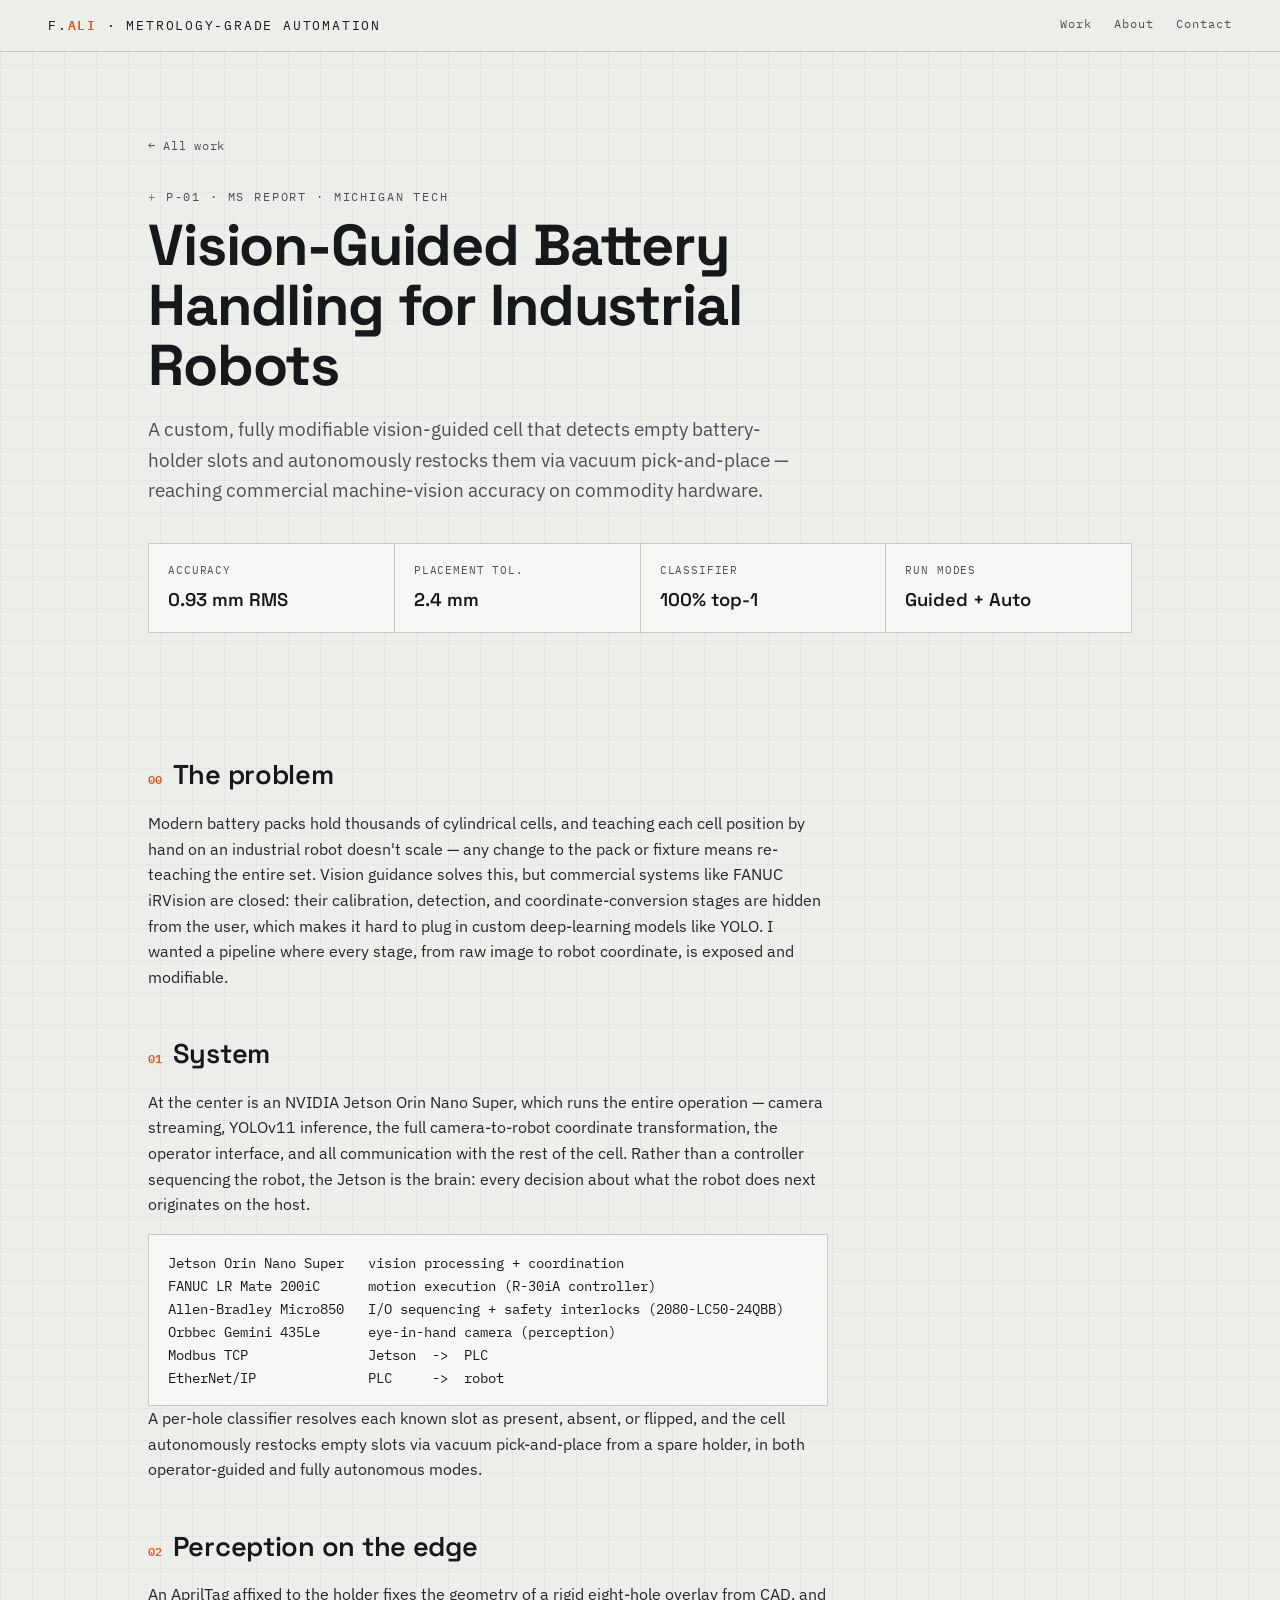
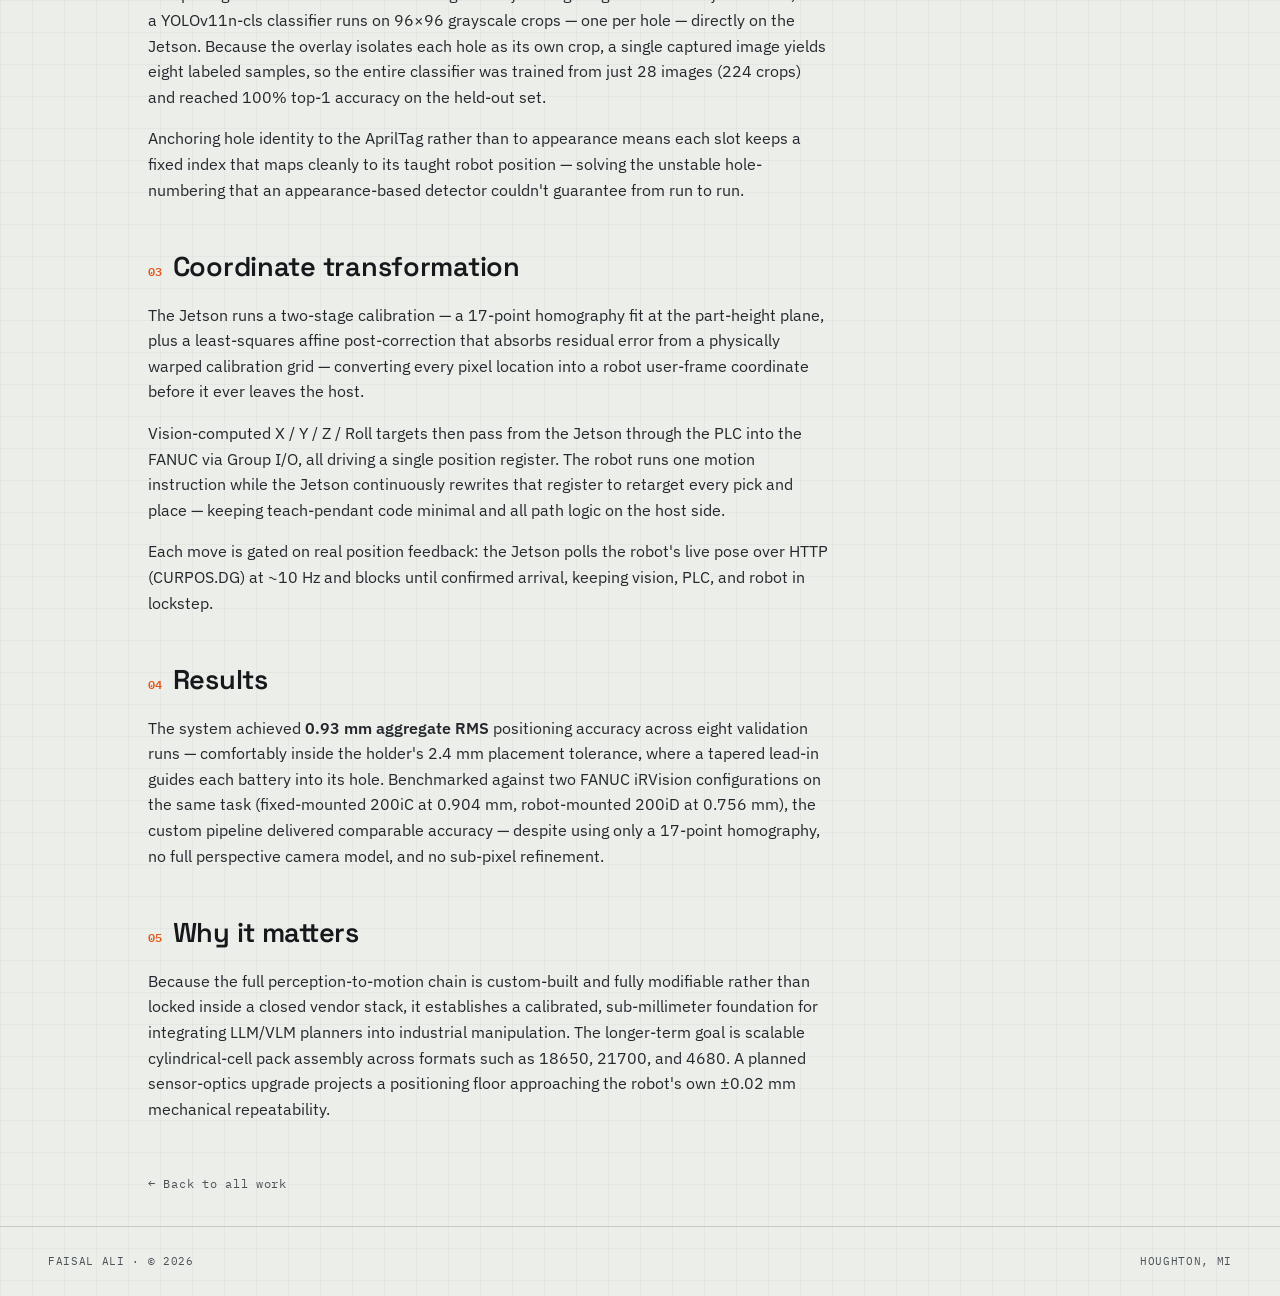
==== battery-handling.html @ 86707f30 "Add files via upload" ====
<!DOCTYPE html>
<html lang="en">
<head>
<meta charset="UTF-8">
<meta name="viewport" content="width=device-width, initial-scale=1.0">
<title>Vision-Guided Battery Handling — Faisal Ali</title>
<meta name="description" content="A custom vision-guided robotic cell for automated battery handling, matching commercial machine-vision accuracy on commodity hardware.">
<link rel="preconnect" href="https://fonts.googleapis.com">
<link rel="preconnect" href="https://fonts.gstatic.com" crossorigin>
<link href="https://fonts.googleapis.com/css2?family=IBM+Plex+Mono:wght@400;500;600&family=IBM+Plex+Sans:wght@400;500;600&family=Space+Grotesk:wght@500;600;700&display=swap" rel="stylesheet">
<link rel="stylesheet" href="style.css">
</head>
<body>

<header class="topbar">
  <span class="mark">F.<b>ALI</b> · METROLOGY-GRADE AUTOMATION</span>
  <nav>
    <a href="index.html#work">Work</a>
    <a href="index.html#about">About</a>
    <a href="index.html#contact">Contact</a>
  </nav>
</header>

<main class="wrap">
  <!-- ======================= DETAIL HERO ======================= -->
  <section class="detail-hero">
    <a class="back" href="index.html#work">&larr; All work</a>
    <div class="label"><span class="tick">+</span> P-01 · MS REPORT · MICHIGAN TECH</div>
    <h1>Vision-Guided Battery Handling for Industrial Robots</h1>
    <p class="sub">
      A custom, fully modifiable vision-guided cell that detects empty
      battery-holder slots and autonomously restocks them via vacuum
      pick-and-place — reaching commercial machine-vision accuracy on
      commodity hardware.
    </p>

    <div class="specbar">
      <div class="cell"><span class="k">Accuracy</span><span class="v">0.93 mm RMS</span></div>
      <div class="cell"><span class="k">Placement tol.</span><span class="v">2.4 mm</span></div>
      <div class="cell"><span class="k">Classifier</span><span class="v">100% top-1</span></div>
      <div class="cell"><span class="k">Run modes</span><span class="v">Guided + Auto</span></div>
    </div>
  </section>

  <!-- ======================= PROSE ======================= -->
  <article class="prose">
    <h2><span class="n">00</span> The problem</h2>
    <p>
      Modern battery packs hold thousands of cylindrical cells, and teaching each
      cell position by hand on an industrial robot doesn't scale — any change to
      the pack or fixture means re-teaching the entire set. Vision guidance solves
      this, but commercial systems like FANUC iRVision are closed: their
      calibration, detection, and coordinate-conversion stages are hidden from the
      user, which makes it hard to plug in custom deep-learning models like YOLO.
      I wanted a pipeline where every stage, from raw image to robot coordinate,
      is exposed and modifiable.
    </p>

    <h2><span class="n">01</span> System</h2>
    <p>
      At the center is an NVIDIA Jetson Orin Nano Super, which runs the entire
      operation — camera streaming, YOLOv11 inference, the full camera-to-robot
      coordinate transformation, the operator interface, and all communication
      with the rest of the cell. Rather than a controller sequencing the robot,
      the Jetson is the brain: every decision about what the robot does next
      originates on the host.
    </p>
    <div class="stack">Jetson Orin Nano Super   vision processing + coordination
FANUC LR Mate 200iC      motion execution (R-30iA controller)
Allen-Bradley Micro850   I/O sequencing + safety interlocks (2080-LC50-24QBB)
Orbbec Gemini 435Le      eye-in-hand camera (perception)
Modbus TCP               Jetson  ->  PLC
EtherNet/IP              PLC     ->  robot</div>
    <p>
      A per-hole classifier resolves each known slot as present, absent, or
      flipped, and the cell autonomously restocks empty slots via vacuum
      pick-and-place from a spare holder, in both operator-guided and fully
      autonomous modes.
    </p>

    <h2><span class="n">02</span> Perception on the edge</h2>
    <p>
      An AprilTag affixed to the holder fixes the geometry of a rigid eight-hole
      overlay from CAD, and a YOLOv11n-cls classifier runs on 96&times;96
      grayscale crops — one per hole — directly on the Jetson. Because the overlay
      isolates each hole as its own crop, a single captured image yields eight
      labeled samples, so the entire classifier was trained from just 28 images
      (224 crops) and reached 100% top-1 accuracy on the held-out set.
    </p>
    <p>
      Anchoring hole identity to the AprilTag rather than to appearance means each
      slot keeps a fixed index that maps cleanly to its taught robot position —
      solving the unstable hole-numbering that an appearance-based detector
      couldn't guarantee from run to run.
    </p>

    <h2><span class="n">03</span> Coordinate transformation</h2>
    <p>
      The Jetson runs a two-stage calibration — a 17-point homography fit at the
      part-height plane, plus a least-squares affine post-correction that absorbs
      residual error from a physically warped calibration grid — converting every
      pixel location into a robot user-frame coordinate before it ever leaves the
      host.
    </p>
    <p>
      Vision-computed X / Y / Z / Roll targets then pass from the Jetson through
      the PLC into the FANUC via Group I/O, all driving a single position
      register. The robot runs one motion instruction while the Jetson
      continuously rewrites that register to retarget every pick and place —
      keeping teach-pendant code minimal and all path logic on the host side.
    </p>
    <p>
      Each move is gated on real position feedback: the Jetson polls the robot's
      live pose over HTTP (CURPOS.DG) at ~10 Hz and blocks until confirmed
      arrival, keeping vision, PLC, and robot in lockstep.
    </p>

    <h2><span class="n">04</span> Results</h2>
    <p>
      The system achieved <strong>0.93 mm aggregate RMS</strong> positioning
      accuracy across eight validation runs — comfortably inside the holder's
      2.4 mm placement tolerance, where a tapered lead-in guides each battery into
      its hole. Benchmarked against two FANUC iRVision configurations on the same
      task (fixed-mounted 200iC at 0.904 mm, robot-mounted 200iD at 0.756 mm), the
      custom pipeline delivered comparable accuracy — despite using only a
      17-point homography, no full perspective camera model, and no sub-pixel
      refinement.
    </p>

    <h2><span class="n">05</span> Why it matters</h2>
    <p>
      Because the full perception-to-motion chain is custom-built and fully
      modifiable rather than locked inside a closed vendor stack, it establishes a
      calibrated, sub-millimeter foundation for integrating LLM/VLM planners into
      industrial manipulation. The longer-term goal is scalable cylindrical-cell
      pack assembly across formats such as 18650, 21700, and 4680. A planned
      sensor-optics upgrade projects a positioning floor approaching the robot's
      own &plusmn;0.02 mm mechanical repeatability.
    </p>

    <div class="detail-foot">
      <a class="back" href="index.html#work">&larr; Back to all work</a>
    </div>
  </article>
</main>

<footer class="foot">
  <span>FAISAL ALI · © 2026</span>
  <span>HOUGHTON, MI</span>
</footer>

</body>
</html>
---- style.css ----
/* =====================================================================
   Faisal Ali — Portfolio
   Design language: coordinate metrology. Calibration-grid ground,
   detected-feature crosshairs, monospace data readouts. One accent.
   ===================================================================== */

:root {
  --paper:      #ECEEEA;   /* cool engineering-paper ground */
  --paper-2:    #E3E6E0;   /* slightly deeper panel */
  --ink:        #16191C;   /* near-black text */
  --ink-soft:   #4A5157;   /* secondary text */
  --hair:       #C6CAC1;   /* hairline / grid rule */
  --signal:     #E4571B;   /* single accent — active/signal orange */
  --white:      #F6F7F4;

  --mono: "IBM Plex Mono", ui-monospace, "SFMono-Regular", Menlo, monospace;
  --sans: "IBM Plex Sans", system-ui, -apple-system, sans-serif;
  --display: "Space Grotesk", var(--sans);

  --wrap: 1080px;
  --gutter: clamp(1.25rem, 4vw, 3rem);
}

* { box-sizing: border-box; }

html { scroll-behavior: smooth; }
@media (prefers-reduced-motion: reduce) { html { scroll-behavior: auto; } }

body {
  margin: 0;
  font-family: var(--sans);
  color: var(--ink);
  background-color: var(--paper);
  /* calibration-grid ground: two hairline scales */
  background-image:
    linear-gradient(to right,  rgba(22,25,28,0.035) 1px, transparent 1px),
    linear-gradient(to bottom, rgba(22,25,28,0.035) 1px, transparent 1px);
  background-size: 32px 32px;
  line-height: 1.6;
  -webkit-font-smoothing: antialiased;
}

.wrap { max-width: var(--wrap); margin: 0 auto; padding: 0 var(--gutter); }

a { color: inherit; }

/* ---- utility: mono label / eyebrow ---- */
.label {
  font-family: var(--mono);
  font-size: 0.72rem;
  letter-spacing: 0.16em;
  text-transform: uppercase;
  color: var(--ink-soft);
}
.label .tick { color: var(--signal); }

/* =====================================================================
   TOP BAR
   ===================================================================== */
.topbar {
  position: sticky; top: 0; z-index: 50;
  display: flex; align-items: center; justify-content: space-between;
  padding: 0.9rem var(--gutter);
  border-bottom: 1px solid var(--hair);
  background: rgba(236,238,234,0.82);
  backdrop-filter: blur(6px);
}
.topbar .mark {
  font-family: var(--mono);
  font-size: 0.8rem; letter-spacing: 0.14em; text-transform: uppercase;
}
.topbar .mark b { color: var(--signal); font-weight: 600; }
.topbar nav { display: flex; gap: 1.4rem; }
.topbar nav a {
  font-family: var(--mono); font-size: 0.75rem;
  letter-spacing: 0.08em; text-decoration: none; color: var(--ink-soft);
  padding-bottom: 2px; border-bottom: 1px solid transparent;
}
.topbar nav a:hover { color: var(--ink); border-color: var(--signal); }
@media (max-width: 620px) { .topbar nav { display: none; } }

/* =====================================================================
   HERO — the thesis: sub-mm custom vision matching a commercial system
   ===================================================================== */
.hero { padding: clamp(3.5rem, 9vw, 7rem) 0 clamp(2.5rem, 6vw, 4rem); }
.hero .eyebrow { margin-bottom: 1.4rem; }
.hero h1 {
  font-family: var(--display);
  font-weight: 700;
  font-size: clamp(2.4rem, 6.4vw, 4.8rem);
  line-height: 1.02;
  letter-spacing: -0.02em;
  margin: 0 0 1.2rem;
  max-width: 16ch;
}
.hero .lede {
  font-size: clamp(1.02rem, 1.6vw, 1.22rem);
  color: var(--ink-soft);
  max-width: 54ch;
  margin: 0 0 2.6rem;
}
.hero-actions { display: flex; gap: 0.8rem; flex-wrap: wrap; }

.btn {
  font-family: var(--mono); font-size: 0.78rem;
  letter-spacing: 0.06em; text-decoration: none;
  padding: 0.7rem 1.1rem; border: 1px solid var(--ink);
  display: inline-flex; align-items: center; gap: 0.5rem;
  transition: background .15s ease, color .15s ease;
}
.btn:hover { background: var(--ink); color: var(--paper); }
.btn.primary { background: var(--ink); color: var(--paper); border-color: var(--ink); }
.btn.primary:hover { background: var(--signal); border-color: var(--signal); }

/* metrology callout: the flagship measurement, framed like a readout */
.callout {
  margin-top: clamp(3rem, 7vw, 5rem);
  border: 1px solid var(--hair);
  background: var(--white);
  display: grid;
  grid-template-columns: 1.2fr 1fr;
}
@media (max-width: 720px) { .callout { grid-template-columns: 1fr; } }

.callout .figure {
  position: relative;
  padding: clamp(1.6rem, 4vw, 2.6rem);
  border-right: 1px solid var(--hair);
  display: flex; flex-direction: column; justify-content: center;
  min-height: 210px;
}
@media (max-width: 720px) { .callout .figure { border-right: none; border-bottom: 1px solid var(--hair); } }

.callout .figure .val {
  font-family: var(--display); font-weight: 700;
  font-size: clamp(3.2rem, 9vw, 5.4rem); line-height: 0.9;
  letter-spacing: -0.03em;
}
.callout .figure .val small { font-size: 0.32em; font-weight: 500; color: var(--ink-soft); margin-left: 0.4em; letter-spacing: 0; }
.callout .figure .cap { font-family: var(--mono); font-size: 0.74rem; letter-spacing: 0.1em; text-transform: uppercase; color: var(--ink-soft); margin-top: 0.9rem; }

/* crosshair on the measurement, like a detected feature */
.callout .figure::before,
.callout .figure::after {
  content: ""; position: absolute; background: var(--signal);
}
.callout .figure::before { top: 1.1rem; left: 1.1rem; width: 14px; height: 1px; }
.callout .figure::after  { top: 0.6rem; left: 1.55rem; width: 1px; height: 14px; }

.callout .compare { padding: clamp(1.6rem, 4vw, 2.6rem); display: flex; flex-direction: column; justify-content: center; gap: 0.9rem; }
.callout .compare .row { display: flex; align-items: baseline; justify-content: space-between; gap: 1rem; border-bottom: 1px dotted var(--hair); padding-bottom: 0.55rem; }
.callout .compare .row:last-child { border-bottom: none; }
.callout .compare .row .k { font-size: 0.9rem; color: var(--ink-soft); }
.callout .compare .row .v { font-family: var(--mono); font-size: 0.95rem; }
.callout .compare .note { font-size: 0.8rem; color: var(--ink-soft); margin-top: 0.2rem; }

/* =====================================================================
   SECTION SCAFFOLD
   ===================================================================== */
.section { padding: clamp(3rem, 8vw, 5.5rem) 0; border-top: 1px solid var(--hair); }
.section-head { display: flex; align-items: baseline; gap: 1rem; margin-bottom: 2.4rem; }
.section-head .idx { font-family: var(--mono); font-size: 0.78rem; color: var(--signal); letter-spacing: 0.1em; }
.section-head h2 { font-family: var(--display); font-weight: 600; font-size: clamp(1.5rem, 3.4vw, 2.2rem); letter-spacing: -0.01em; margin: 0; }

/* =====================================================================
   PROJECT GRID  (rendered from app.js)
   ===================================================================== */
.grid { display: grid; grid-template-columns: repeat(2, 1fr); gap: 1px; background: var(--hair); border: 1px solid var(--hair); }
@media (max-width: 680px) { .grid { grid-template-columns: 1fr; } }

.card {
  position: relative;
  background: var(--white);
  padding: clamp(1.4rem, 3vw, 2rem);
  display: flex; flex-direction: column; gap: 0.9rem;
  text-decoration: none; color: inherit;
  min-height: 230px;
  transition: background .15s ease;
}
a.card:hover { background: var(--paper); }
.card.featured { grid-column: 1 / -1; }

/* corner crosshair ticks — detected-feature marker */
.card::before, .card::after {
  content: ""; position: absolute; top: 0.9rem; right: 0.9rem;
  background: var(--hair);
}
.card::before { width: 12px; height: 1px; }
.card::after  { top: 0.4rem; right: 1.4rem; width: 1px; height: 12px; }
a.card:hover::before, a.card:hover::after { background: var(--signal); }

.card .cardtop { display: flex; align-items: center; justify-content: space-between; gap: 1rem; }
.card .pid { font-family: var(--mono); font-size: 0.72rem; letter-spacing: 0.1em; color: var(--ink-soft); }
.card .status { font-family: var(--mono); font-size: 0.66rem; letter-spacing: 0.08em; text-transform: uppercase; color: var(--signal); }

.card h3 { font-family: var(--display); font-weight: 600; font-size: clamp(1.15rem, 2.4vw, 1.5rem); line-height: 1.12; margin: 0; letter-spacing: -0.01em; }
.card.featured h3 { font-size: clamp(1.4rem, 3.2vw, 2rem); max-width: 22ch; }
.card p { margin: 0; color: var(--ink-soft); font-size: 0.94rem; max-width: 60ch; }

.card .metric { margin-top: auto; display: flex; align-items: baseline; gap: 0.5rem; }
.card .metric .m-val { font-family: var(--display); font-weight: 700; font-size: 1.4rem; }
.card .metric .m-lab { font-family: var(--mono); font-size: 0.68rem; letter-spacing: 0.08em; text-transform: uppercase; color: var(--ink-soft); }

.tags { display: flex; flex-wrap: wrap; gap: 0.4rem; }
.tags span { font-family: var(--mono); font-size: 0.66rem; letter-spacing: 0.04em; color: var(--ink-soft); border: 1px solid var(--hair); padding: 0.18rem 0.5rem; }

.card .go { font-family: var(--mono); font-size: 0.72rem; letter-spacing: 0.06em; color: var(--ink); display: inline-flex; align-items: center; gap: 0.4rem; }
.card .go .arw { color: var(--signal); transition: transform .15s ease; }
a.card:hover .go .arw { transform: translateX(4px); }

/* reveal on scroll */
.reveal { opacity: 0; transform: translateY(14px); transition: opacity .5s ease, transform .5s ease; }
.reveal.in { opacity: 1; transform: none; }
@media (prefers-reduced-motion: reduce) { .reveal { opacity: 1; transform: none; transition: none; } }

/* =====================================================================
   ABOUT
   ===================================================================== */
.about { display: grid; grid-template-columns: 1fr 1.4fr; gap: clamp(1.5rem, 5vw, 4rem); }
@media (max-width: 720px) { .about { grid-template-columns: 1fr; } }
.about .who p { font-size: 1.02rem; }
.about .who p + p { margin-top: 1rem; }
.about dl { margin: 0; display: grid; grid-template-columns: auto 1fr; gap: 0.55rem 1.2rem; align-content: start; }
.about dt { font-family: var(--mono); font-size: 0.72rem; letter-spacing: 0.08em; text-transform: uppercase; color: var(--signal); white-space: nowrap; }
.about dd { margin: 0; font-size: 0.94rem; }

/* =====================================================================
   CONTACT / FOOTER
   ===================================================================== */
.contact { text-align: left; }
.contact h2 { font-family: var(--display); font-weight: 600; font-size: clamp(1.6rem, 4vw, 2.6rem); margin: 0 0 1.4rem; letter-spacing: -0.01em; }
.contact .links { display: flex; flex-wrap: wrap; gap: 0.7rem; }

footer.foot { border-top: 1px solid var(--hair); padding: 1.6rem var(--gutter); display: flex; justify-content: space-between; flex-wrap: wrap; gap: 0.6rem; }
footer.foot span { font-family: var(--mono); font-size: 0.7rem; letter-spacing: 0.06em; color: var(--ink-soft); }

/* =====================================================================
   PROJECT DETAIL PAGE
   ===================================================================== */
.detail-hero { padding: clamp(3rem, 8vw, 5rem) 0 clamp(1.5rem, 4vw, 2.5rem); }
.back { font-family: var(--mono); font-size: 0.74rem; letter-spacing: 0.06em; text-decoration: none; color: var(--ink-soft); display: inline-flex; gap: 0.4rem; align-items: center; margin-bottom: 2rem; }
.back:hover { color: var(--signal); }
.detail-hero h1 { font-family: var(--display); font-weight: 700; font-size: clamp(2rem, 5.4vw, 3.6rem); line-height: 1.04; letter-spacing: -0.02em; margin: 0.6rem 0 1rem; max-width: 20ch; }
.detail-hero .sub { font-size: clamp(1rem, 1.6vw, 1.18rem); color: var(--ink-soft); max-width: 60ch; }

.specbar { display: grid; grid-template-columns: repeat(4, 1fr); gap: 1px; background: var(--hair); border: 1px solid var(--hair); margin: 2.4rem 0; }
@media (max-width: 620px) { .specbar { grid-template-columns: repeat(2, 1fr); } }
.specbar .cell { background: var(--white); padding: 1.1rem 1.2rem; }
.specbar .cell .k { font-family: var(--mono); font-size: 0.66rem; letter-spacing: 0.08em; text-transform: uppercase; color: var(--ink-soft); display: block; margin-bottom: 0.4rem; }
.specbar .cell .v { font-family: var(--display); font-weight: 600; font-size: 1.15rem; }

.prose { max-width: 68ch; }
.prose h2 { font-family: var(--display); font-weight: 600; font-size: clamp(1.3rem, 3vw, 1.7rem); letter-spacing: -0.01em; margin: 2.6rem 0 0.9rem; display: flex; align-items: baseline; gap: 0.7rem; }
.prose h2 .n { font-family: var(--mono); font-size: 0.72rem; color: var(--signal); }
.prose p { margin: 0 0 1rem; color: #23282d; }
.prose ul { margin: 0 0 1rem; padding-left: 0; list-style: none; }
.prose ul li { position: relative; padding-left: 1.4rem; margin-bottom: 0.6rem; color: #23282d; }
.prose ul li::before { content: "+"; position: absolute; left: 0; color: var(--signal); font-family: var(--mono); }
.prose .stack { font-family: var(--mono); font-size: 0.9rem; background: var(--white); border: 1px solid var(--hair); padding: 1rem 1.2rem; overflow-x: auto; white-space: pre-wrap; }
.prose strong { font-weight: 600; }

.detail-foot { margin-top: 3rem; }
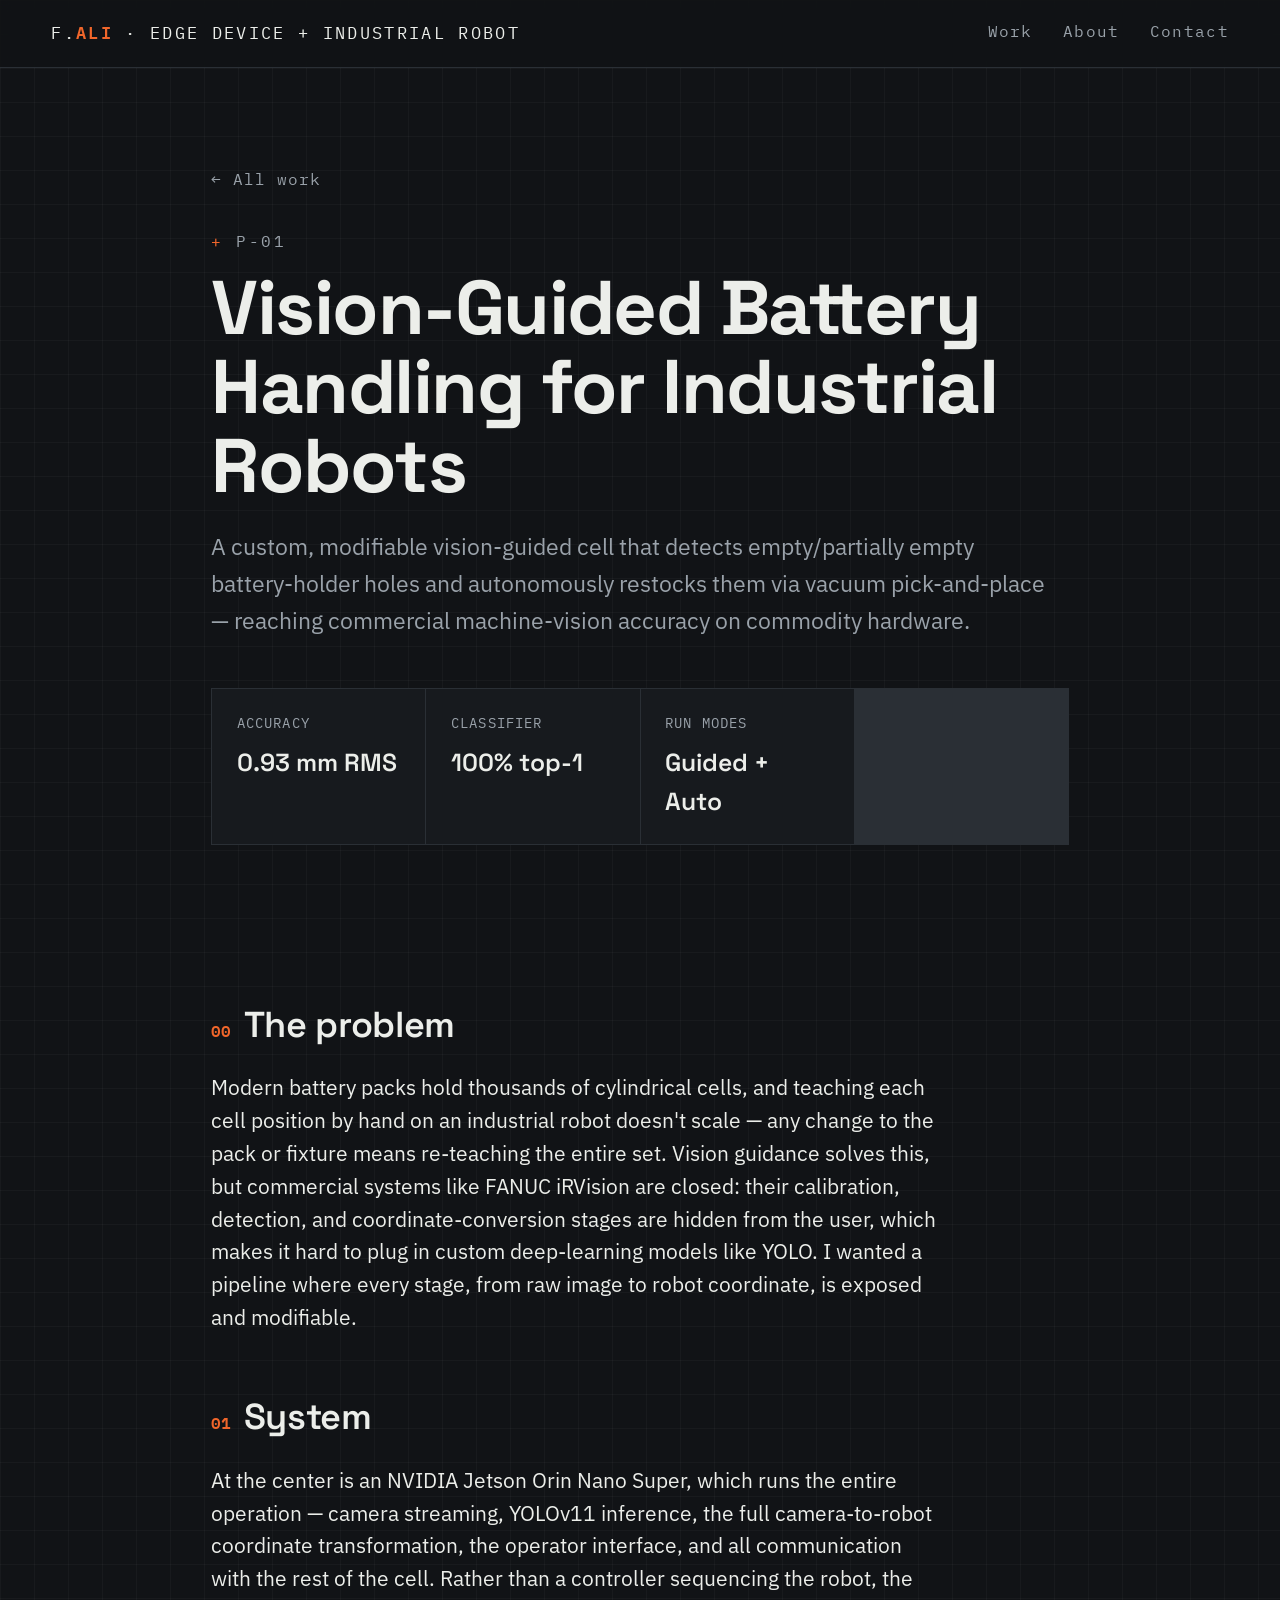
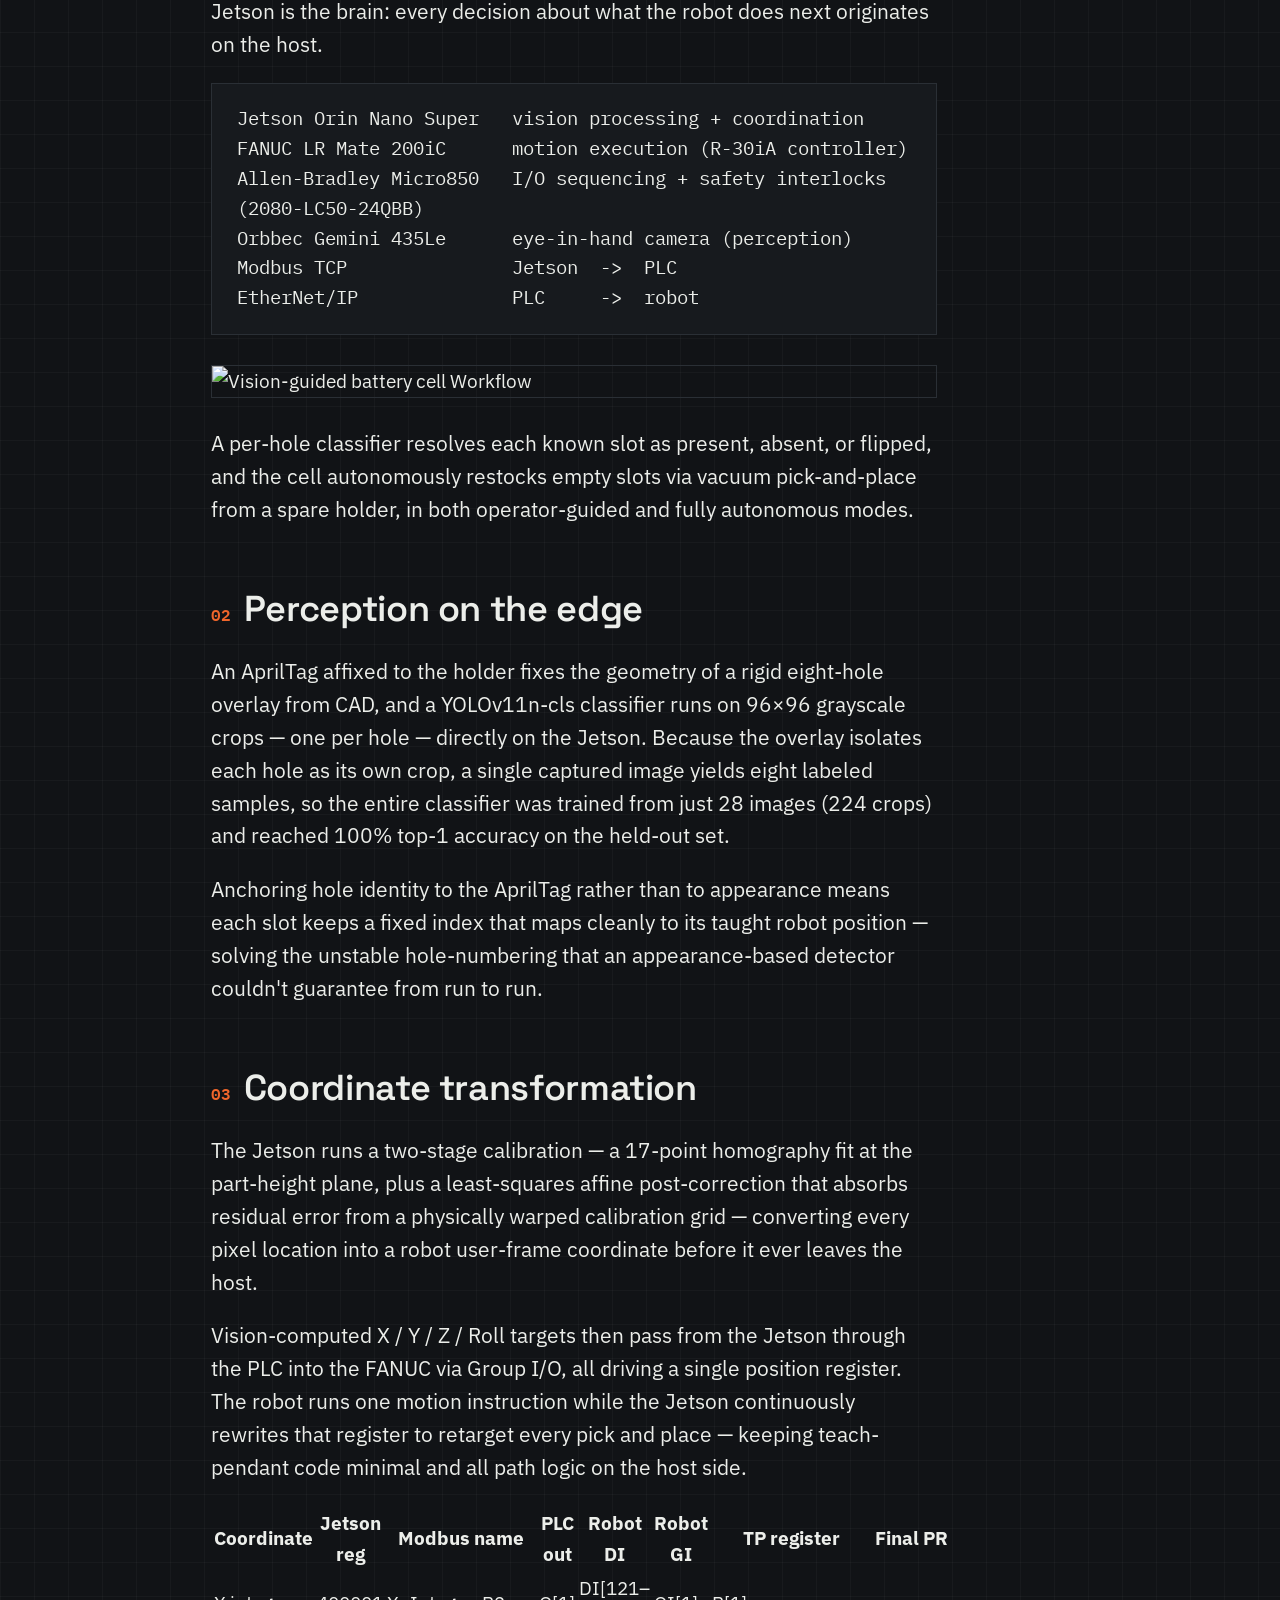
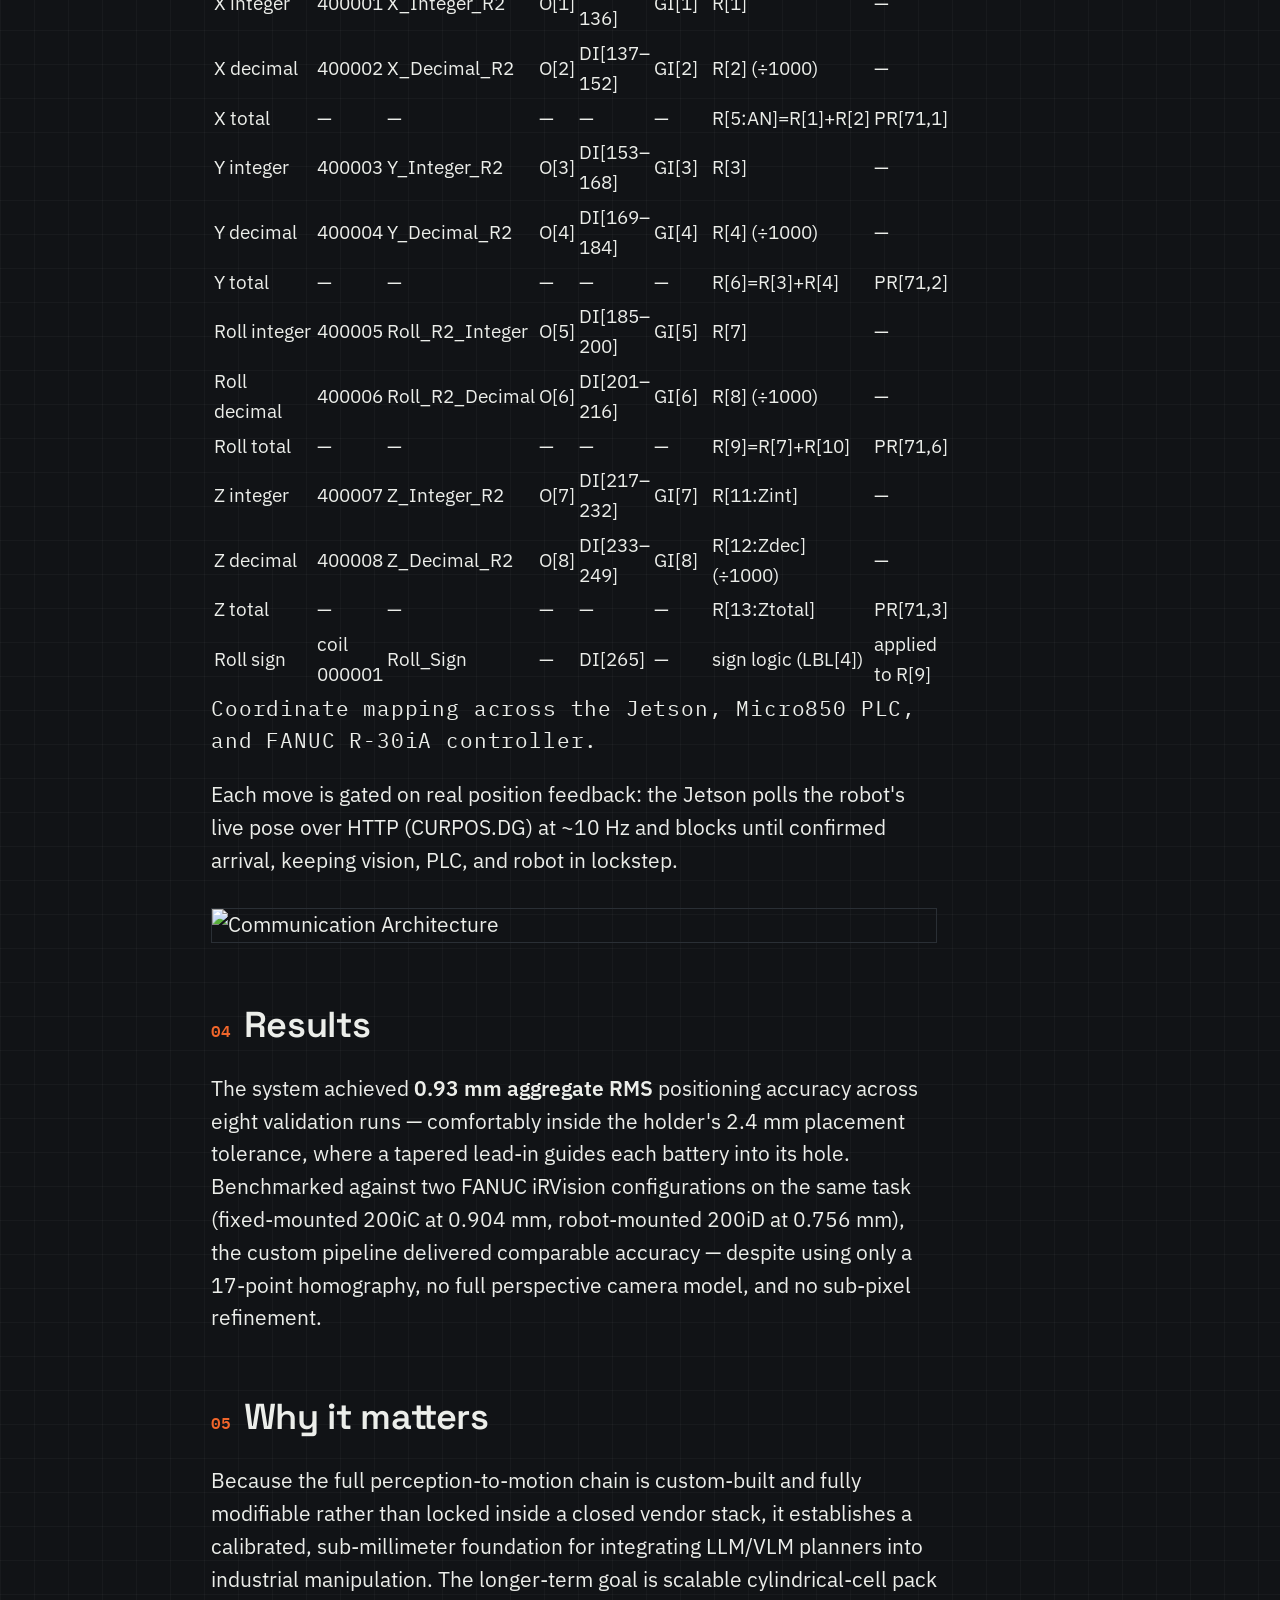
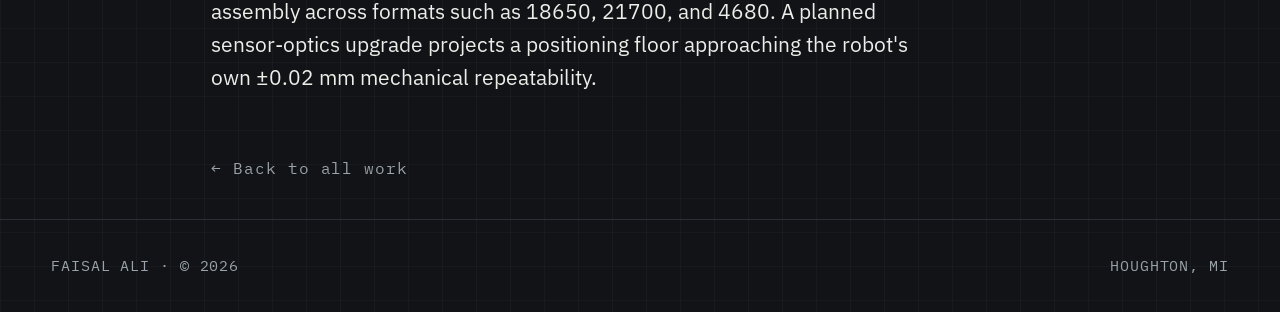
==== commit f2884ccc: "Revise battery handling project details and add image Updated project description and specifications" ====
--- a/battery-handling.html
+++ b/battery-handling.html
@@ -13,7 +13,7 @@
 <body>
 
 <header class="topbar">
-  <span class="mark">F.<b>ALI</b> · METROLOGY-GRADE AUTOMATION</span>
+  <span class="mark">F.<b>ALI</b> · Edge Device + Industrial Robot </span>
   <nav>
     <a href="index.html#work">Work</a>
     <a href="index.html#about">About</a>
@@ -25,18 +25,17 @@
   <!-- ======================= DETAIL HERO ======================= -->
   <section class="detail-hero">
     <a class="back" href="index.html#work">&larr; All work</a>
-    <div class="label"><span class="tick">+</span> P-01 · MS REPORT · MICHIGAN TECH</div>
+    <div class="label"><span class="tick">+</span> P-01 </div>
     <h1>Vision-Guided Battery Handling for Industrial Robots</h1>
     <p class="sub">
-      A custom, fully modifiable vision-guided cell that detects empty
-      battery-holder slots and autonomously restocks them via vacuum
+      A custom, modifiable vision-guided cell that detects empty/partially empty
+      battery-holder holes and autonomously restocks them via vacuum
       pick-and-place — reaching commercial machine-vision accuracy on
       commodity hardware.
     </p>
 
     <div class="specbar">
       <div class="cell"><span class="k">Accuracy</span><span class="v">0.93 mm RMS</span></div>
-      <div class="cell"><span class="k">Placement tol.</span><span class="v">2.4 mm</span></div>
       <div class="cell"><span class="k">Classifier</span><span class="v">100% top-1</span></div>
       <div class="cell"><span class="k">Run modes</span><span class="v">Guided + Auto</span></div>
     </div>
@@ -71,6 +70,7 @@
 Orbbec Gemini 435Le      eye-in-hand camera (perception)
 Modbus TCP               Jetson  ->  PLC
 EtherNet/IP              PLC     ->  robot</div>
+    <img src="battery_refill_auto_cycle_flowchart.png" alt="Vision-guided battery cell Workflow" class="media">
     <p>
       A per-hole classifier resolves each known slot as present, absent, or
       flipped, and the cell autonomously restocks empty slots via vacuum
@@ -108,11 +108,37 @@
       register. The robot runs one motion instruction while the Jetson
       continuously rewrites that register to retarget every pick and place —
       keeping teach-pendant code minimal and all path logic on the host side.
+            <div class="table-wrap">
+      <table class="dtable">
+        <thead>
+          <tr>
+            <th>Coordinate</th><th>Jetson reg</th><th>Modbus name</th><th>PLC out</th><th>Robot DI</th><th>Robot GI</th><th>TP register</th><th>Final PR</th>
+          </tr>
+        </thead>
+        <tbody>
+          <tr><td>X integer</td><td>400001</td><td>X_Integer_R2</td><td>O[1]</td><td>DI[121–136]</td><td>GI[1]</td><td>R[1]</td><td>—</td></tr>
+          <tr><td>X decimal</td><td>400002</td><td>X_Decimal_R2</td><td>O[2]</td><td>DI[137–152]</td><td>GI[2]</td><td>R[2] (÷1000)</td><td>—</td></tr>
+          <tr><td>X total</td><td>—</td><td>—</td><td>—</td><td>—</td><td>—</td><td>R[5:AN]=R[1]+R[2]</td><td>PR[71,1]</td></tr>
+          <tr><td>Y integer</td><td>400003</td><td>Y_Integer_R2</td><td>O[3]</td><td>DI[153–168]</td><td>GI[3]</td><td>R[3]</td><td>—</td></tr>
+          <tr><td>Y decimal</td><td>400004</td><td>Y_Decimal_R2</td><td>O[4]</td><td>DI[169–184]</td><td>GI[4]</td><td>R[4] (÷1000)</td><td>—</td></tr>
+          <tr><td>Y total</td><td>—</td><td>—</td><td>—</td><td>—</td><td>—</td><td>R[6]=R[3]+R[4]</td><td>PR[71,2]</td></tr>
+          <tr><td>Roll integer</td><td>400005</td><td>Roll_R2_Integer</td><td>O[5]</td><td>DI[185–200]</td><td>GI[5]</td><td>R[7]</td><td>—</td></tr>
+          <tr><td>Roll decimal</td><td>400006</td><td>Roll_R2_Decimal</td><td>O[6]</td><td>DI[201–216]</td><td>GI[6]</td><td>R[8] (÷1000)</td><td>—</td></tr>
+          <tr><td>Roll total</td><td>—</td><td>—</td><td>—</td><td>—</td><td>—</td><td>R[9]=R[7]+R[10]</td><td>PR[71,6]</td></tr>
+          <tr><td>Z integer</td><td>400007</td><td>Z_Integer_R2</td><td>O[7]</td><td>DI[217–232]</td><td>GI[7]</td><td>R[11:Zint]</td><td>—</td></tr>
+          <tr><td>Z decimal</td><td>400008</td><td>Z_Decimal_R2</td><td>O[8]</td><td>DI[233–249]</td><td>GI[8]</td><td>R[12:Zdec] (÷1000)</td><td>—</td></tr>
+          <tr><td>Z total</td><td>—</td><td>—</td><td>—</td><td>—</td><td>—</td><td>R[13:Ztotal]</td><td>PR[71,3]</td></tr>
+          <tr><td>Roll sign</td><td>coil 000001</td><td>Roll_Sign</td><td>—</td><td>DI[265]</td><td>—</td><td>sign logic (LBL[4])</td><td>applied to R[9]</td></tr>
+        </tbody>
+      </table>
+      </div>
+      <p class="media-cap">Coordinate mapping across the Jetson, Micro850 PLC, and FANUC R-30iA controller.</p>
     </p>
     <p>
       Each move is gated on real position feedback: the Jetson polls the robot's
       live pose over HTTP (CURPOS.DG) at ~10 Hz and blocks until confirmed
       arrival, keeping vision, PLC, and robot in lockstep.
+      <img src="Communication_architecture.png" alt="Communication Architecture" class="media">
     </p>
 
     <h2><span class="n">04</span> Results</h2>
--- a/style.css
+++ b/style.css
@@ -1,29 +1,32 @@
 /* =====================================================================
-   Faisal Ali — Portfolio
+   Faisal Ali — Portfolio  (DARK THEME)
    Design language: coordinate metrology. Calibration-grid ground,
    detected-feature crosshairs, monospace data readouts. One accent.
    ===================================================================== */
 
 :root {
-  --paper:      #ECEEEA;   /* cool engineering-paper ground */
-  --paper-2:    #E3E6E0;   /* slightly deeper panel */
-  --ink:        #16191C;   /* near-black text */
-  --ink-soft:   #4A5157;   /* secondary text */
-  --hair:       #C6CAC1;   /* hairline / grid rule */
-  --signal:     #E4571B;   /* single accent — active/signal orange */
-  --white:      #F6F7F4;
+  --paper:      #111316;   /* near-black ground */
+  --paper-2:    #171A1E;   /* slightly lighter panel */
+  --ink:        #ECEEEA;   /* light text */
+  --ink-soft:   #9AA2AA;   /* secondary text */
+  --hair:       #2A2F35;   /* hairline / grid rule */
+  --signal:     #F0662B;   /* single accent — active/signal orange */
+  --white:      #171A1E;   /* panel/card surface (dark) */
 
   --mono: "IBM Plex Mono", ui-monospace, "SFMono-Regular", Menlo, monospace;
   --sans: "IBM Plex Sans", system-ui, -apple-system, sans-serif;
   --display: "Space Grotesk", var(--sans);
 
-  --wrap: 1080px;
+  --wrap: 960px;                 /* narrower -> content reads larger */
   --gutter: clamp(1.25rem, 4vw, 3rem);
 }
 
 * { box-sizing: border-box; }
 
-html { scroll-behavior: smooth; }
+html {
+  font-size: 19px;               /* base bump -> everything scales up */
+  scroll-behavior: smooth;
+}
 @media (prefers-reduced-motion: reduce) { html { scroll-behavior: auto; } }
 
 body {
@@ -31,11 +34,11 @@
   font-family: var(--sans);
   color: var(--ink);
   background-color: var(--paper);
-  /* calibration-grid ground: two hairline scales */
+  /* calibration-grid ground: hairline scales (light lines on dark) */
   background-image:
-    linear-gradient(to right,  rgba(22,25,28,0.035) 1px, transparent 1px),
-    linear-gradient(to bottom, rgba(22,25,28,0.035) 1px, transparent 1px);
-  background-size: 32px 32px;
+    linear-gradient(to right,  rgba(255,255,255,0.030) 1px, transparent 1px),
+    linear-gradient(to bottom, rgba(255,255,255,0.030) 1px, transparent 1px);
+  background-size: 34px 34px;
   line-height: 1.6;
   -webkit-font-smoothing: antialiased;
 }
@@ -47,7 +50,7 @@
 /* ---- utility: mono label / eyebrow ---- */
 .label {
   font-family: var(--mono);
-  font-size: 0.72rem;
+  font-size: 0.82rem;
   letter-spacing: 0.16em;
   text-transform: uppercase;
   color: var(--ink-soft);
@@ -60,19 +63,19 @@
 .topbar {
   position: sticky; top: 0; z-index: 50;
   display: flex; align-items: center; justify-content: space-between;
-  padding: 0.9rem var(--gutter);
+  padding: 1rem var(--gutter);
   border-bottom: 1px solid var(--hair);
-  background: rgba(236,238,234,0.82);
+  background: rgba(17,19,22,0.85);
   backdrop-filter: blur(6px);
 }
 .topbar .mark {
   font-family: var(--mono);
-  font-size: 0.8rem; letter-spacing: 0.14em; text-transform: uppercase;
+  font-size: 0.88rem; letter-spacing: 0.14em; text-transform: uppercase;
 }
 .topbar .mark b { color: var(--signal); font-weight: 600; }
-.topbar nav { display: flex; gap: 1.4rem; }
+.topbar nav { display: flex; gap: 1.6rem; }
 .topbar nav a {
-  font-family: var(--mono); font-size: 0.75rem;
+  font-family: var(--mono); font-size: 0.84rem;
   letter-spacing: 0.08em; text-decoration: none; color: var(--ink-soft);
   padding-bottom: 2px; border-bottom: 1px solid transparent;
 }
@@ -80,41 +83,41 @@
 @media (max-width: 620px) { .topbar nav { display: none; } }
 
 /* =====================================================================
-   HERO — the thesis: sub-mm custom vision matching a commercial system
-   ===================================================================== */
-.hero { padding: clamp(3.5rem, 9vw, 7rem) 0 clamp(2.5rem, 6vw, 4rem); }
-.hero .eyebrow { margin-bottom: 1.4rem; }
+   HERO — leads with WHO, not the project
+   ===================================================================== */
+.hero { padding: clamp(4rem, 10vw, 8rem) 0 clamp(2.5rem, 6vw, 4rem); }
+.hero .eyebrow { margin-bottom: 1.6rem; }
 .hero h1 {
   font-family: var(--display);
   font-weight: 700;
-  font-size: clamp(2.4rem, 6.4vw, 4.8rem);
-  line-height: 1.02;
+  font-size: clamp(2.9rem, 7.2vw, 5.6rem);
+  line-height: 1.0;
   letter-spacing: -0.02em;
-  margin: 0 0 1.2rem;
-  max-width: 16ch;
+  margin: 0 0 1.4rem;
+  max-width: 15ch;
 }
 .hero .lede {
-  font-size: clamp(1.02rem, 1.6vw, 1.22rem);
+  font-size: clamp(1.18rem, 1.9vw, 1.42rem);
   color: var(--ink-soft);
-  max-width: 54ch;
-  margin: 0 0 2.6rem;
-}
-.hero-actions { display: flex; gap: 0.8rem; flex-wrap: wrap; }
+  max-width: 52ch;
+  margin: 0 0 2.8rem;
+}
+.hero .lede strong { color: var(--ink); font-weight: 500; }
+.hero-actions { display: flex; gap: 0.9rem; flex-wrap: wrap; }
 
 .btn {
-  font-family: var(--mono); font-size: 0.78rem;
+  font-family: var(--mono); font-size: 0.88rem;
   letter-spacing: 0.06em; text-decoration: none;
-  padding: 0.7rem 1.1rem; border: 1px solid var(--ink);
+  padding: 0.8rem 1.25rem; border: 1px solid var(--ink);
   display: inline-flex; align-items: center; gap: 0.5rem;
-  transition: background .15s ease, color .15s ease;
+  transition: background .15s ease, color .15s ease, border-color .15s ease;
 }
 .btn:hover { background: var(--ink); color: var(--paper); }
-.btn.primary { background: var(--ink); color: var(--paper); border-color: var(--ink); }
-.btn.primary:hover { background: var(--signal); border-color: var(--signal); }
+.btn.primary { background: var(--signal); color: #10120f; border-color: var(--signal); }
+.btn.primary:hover { background: var(--ink); border-color: var(--ink); color: var(--paper); }
 
 /* metrology callout: the flagship measurement, framed like a readout */
 .callout {
-  margin-top: clamp(3rem, 7vw, 5rem);
   border: 1px solid var(--hair);
   background: var(--white);
   display: grid;
@@ -124,43 +127,46 @@
 
 .callout .figure {
   position: relative;
-  padding: clamp(1.6rem, 4vw, 2.6rem);
+  padding: clamp(1.8rem, 4vw, 2.8rem);
   border-right: 1px solid var(--hair);
   display: flex; flex-direction: column; justify-content: center;
-  min-height: 210px;
+  min-height: 220px;
 }
 @media (max-width: 720px) { .callout .figure { border-right: none; border-bottom: 1px solid var(--hair); } }
 
 .callout .figure .val {
   font-family: var(--display); font-weight: 700;
-  font-size: clamp(3.2rem, 9vw, 5.4rem); line-height: 0.9;
+  font-size: clamp(3.6rem, 9.5vw, 5.8rem); line-height: 0.9;
   letter-spacing: -0.03em;
 }
 .callout .figure .val small { font-size: 0.32em; font-weight: 500; color: var(--ink-soft); margin-left: 0.4em; letter-spacing: 0; }
-.callout .figure .cap { font-family: var(--mono); font-size: 0.74rem; letter-spacing: 0.1em; text-transform: uppercase; color: var(--ink-soft); margin-top: 0.9rem; }
+.callout .figure .cap { font-family: var(--mono); font-size: 0.82rem; letter-spacing: 0.1em; text-transform: uppercase; color: var(--ink-soft); margin-top: 1rem; }
 
 /* crosshair on the measurement, like a detected feature */
 .callout .figure::before,
 .callout .figure::after {
   content: ""; position: absolute; background: var(--signal);
 }
-.callout .figure::before { top: 1.1rem; left: 1.1rem; width: 14px; height: 1px; }
-.callout .figure::after  { top: 0.6rem; left: 1.55rem; width: 1px; height: 14px; }
-
-.callout .compare { padding: clamp(1.6rem, 4vw, 2.6rem); display: flex; flex-direction: column; justify-content: center; gap: 0.9rem; }
-.callout .compare .row { display: flex; align-items: baseline; justify-content: space-between; gap: 1rem; border-bottom: 1px dotted var(--hair); padding-bottom: 0.55rem; }
+.callout .figure::before { top: 1.2rem; left: 1.2rem; width: 16px; height: 1px; }
+.callout .figure::after  { top: 0.62rem; left: 1.7rem; width: 1px; height: 16px; }
+
+.callout .compare { padding: clamp(1.8rem, 4vw, 2.8rem); display: flex; flex-direction: column; justify-content: center; gap: 1rem; }
+.callout .compare .row { display: flex; align-items: baseline; justify-content: space-between; gap: 1rem; border-bottom: 1px dotted var(--hair); padding-bottom: 0.6rem; }
 .callout .compare .row:last-child { border-bottom: none; }
-.callout .compare .row .k { font-size: 0.9rem; color: var(--ink-soft); }
-.callout .compare .row .v { font-family: var(--mono); font-size: 0.95rem; }
-.callout .compare .note { font-size: 0.8rem; color: var(--ink-soft); margin-top: 0.2rem; }
+.callout .compare .row .k { font-size: 0.98rem; color: var(--ink-soft); }
+.callout .compare .row .v { font-family: var(--mono); font-size: 1.02rem; }
+.callout .compare .note { font-size: 0.86rem; color: var(--ink-soft); margin-top: 0.2rem; }
 
 /* =====================================================================
    SECTION SCAFFOLD
    ===================================================================== */
 .section { padding: clamp(3rem, 8vw, 5.5rem) 0; border-top: 1px solid var(--hair); }
-.section-head { display: flex; align-items: baseline; gap: 1rem; margin-bottom: 2.4rem; }
-.section-head .idx { font-family: var(--mono); font-size: 0.78rem; color: var(--signal); letter-spacing: 0.1em; }
-.section-head h2 { font-family: var(--display); font-weight: 600; font-size: clamp(1.5rem, 3.4vw, 2.2rem); letter-spacing: -0.01em; margin: 0; }
+.section-head { display: flex; align-items: baseline; gap: 1.1rem; margin-bottom: 2.6rem; }
+.section-head .idx { font-family: var(--mono); font-size: 0.86rem; color: var(--signal); letter-spacing: 0.1em; }
+.section-head h2 { font-family: var(--display); font-weight: 600; font-size: clamp(1.8rem, 4vw, 2.6rem); letter-spacing: -0.01em; margin: 0; }
+
+/* callout when used as its own band above the work grid */
+.callout-band { padding-top: 0; }
 
 /* =====================================================================
    PROJECT GRID  (rendered from app.js)
@@ -171,40 +177,40 @@
 .card {
   position: relative;
   background: var(--white);
-  padding: clamp(1.4rem, 3vw, 2rem);
-  display: flex; flex-direction: column; gap: 0.9rem;
+  padding: clamp(1.6rem, 3vw, 2.2rem);
+  display: flex; flex-direction: column; gap: 1rem;
   text-decoration: none; color: inherit;
-  min-height: 230px;
+  min-height: 240px;
   transition: background .15s ease;
 }
-a.card:hover { background: var(--paper); }
+a.card:hover { background: var(--paper-2); }
 .card.featured { grid-column: 1 / -1; }
 
 /* corner crosshair ticks — detected-feature marker */
 .card::before, .card::after {
-  content: ""; position: absolute; top: 0.9rem; right: 0.9rem;
+  content: ""; position: absolute; top: 1rem; right: 1rem;
   background: var(--hair);
 }
-.card::before { width: 12px; height: 1px; }
-.card::after  { top: 0.4rem; right: 1.4rem; width: 1px; height: 12px; }
+.card::before { width: 13px; height: 1px; }
+.card::after  { top: 0.44rem; right: 1.55rem; width: 1px; height: 13px; }
 a.card:hover::before, a.card:hover::after { background: var(--signal); }
 
 .card .cardtop { display: flex; align-items: center; justify-content: space-between; gap: 1rem; }
-.card .pid { font-family: var(--mono); font-size: 0.72rem; letter-spacing: 0.1em; color: var(--ink-soft); }
-.card .status { font-family: var(--mono); font-size: 0.66rem; letter-spacing: 0.08em; text-transform: uppercase; color: var(--signal); }
-
-.card h3 { font-family: var(--display); font-weight: 600; font-size: clamp(1.15rem, 2.4vw, 1.5rem); line-height: 1.12; margin: 0; letter-spacing: -0.01em; }
-.card.featured h3 { font-size: clamp(1.4rem, 3.2vw, 2rem); max-width: 22ch; }
-.card p { margin: 0; color: var(--ink-soft); font-size: 0.94rem; max-width: 60ch; }
-
-.card .metric { margin-top: auto; display: flex; align-items: baseline; gap: 0.5rem; }
-.card .metric .m-val { font-family: var(--display); font-weight: 700; font-size: 1.4rem; }
-.card .metric .m-lab { font-family: var(--mono); font-size: 0.68rem; letter-spacing: 0.08em; text-transform: uppercase; color: var(--ink-soft); }
-
-.tags { display: flex; flex-wrap: wrap; gap: 0.4rem; }
-.tags span { font-family: var(--mono); font-size: 0.66rem; letter-spacing: 0.04em; color: var(--ink-soft); border: 1px solid var(--hair); padding: 0.18rem 0.5rem; }
-
-.card .go { font-family: var(--mono); font-size: 0.72rem; letter-spacing: 0.06em; color: var(--ink); display: inline-flex; align-items: center; gap: 0.4rem; }
+.card .pid { font-family: var(--mono); font-size: 0.8rem; letter-spacing: 0.1em; color: var(--ink-soft); }
+.card .status { font-family: var(--mono); font-size: 0.74rem; letter-spacing: 0.08em; text-transform: uppercase; color: var(--signal); }
+
+.card h3 { font-family: var(--display); font-weight: 600; font-size: clamp(1.35rem, 2.6vw, 1.7rem); line-height: 1.12; margin: 0; letter-spacing: -0.01em; }
+.card.featured h3 { font-size: clamp(1.7rem, 3.4vw, 2.3rem); max-width: 22ch; }
+.card p { margin: 0; color: var(--ink-soft); font-size: 1.02rem; max-width: 60ch; }
+
+.card .metric { margin-top: auto; display: flex; align-items: baseline; gap: 0.55rem; }
+.card .metric .m-val { font-family: var(--display); font-weight: 700; font-size: 1.55rem; }
+.card .metric .m-lab { font-family: var(--mono); font-size: 0.74rem; letter-spacing: 0.08em; text-transform: uppercase; color: var(--ink-soft); }
+
+.tags { display: flex; flex-wrap: wrap; gap: 0.45rem; }
+.tags span { font-family: var(--mono); font-size: 0.72rem; letter-spacing: 0.04em; color: var(--ink-soft); border: 1px solid var(--hair); padding: 0.2rem 0.55rem; }
+
+.card .go { font-family: var(--mono); font-size: 0.8rem; letter-spacing: 0.06em; color: var(--ink); display: inline-flex; align-items: center; gap: 0.4rem; }
 .card .go .arw { color: var(--signal); transition: transform .15s ease; }
 a.card:hover .go .arw { transform: translateX(4px); }
 
@@ -218,45 +224,48 @@
    ===================================================================== */
 .about { display: grid; grid-template-columns: 1fr 1.4fr; gap: clamp(1.5rem, 5vw, 4rem); }
 @media (max-width: 720px) { .about { grid-template-columns: 1fr; } }
-.about .who p { font-size: 1.02rem; }
-.about .who p + p { margin-top: 1rem; }
-.about dl { margin: 0; display: grid; grid-template-columns: auto 1fr; gap: 0.55rem 1.2rem; align-content: start; }
-.about dt { font-family: var(--mono); font-size: 0.72rem; letter-spacing: 0.08em; text-transform: uppercase; color: var(--signal); white-space: nowrap; }
-.about dd { margin: 0; font-size: 0.94rem; }
+.about .who p { font-size: 1.1rem; }
+.about .who p + p { margin-top: 1.1rem; }
+.about dl { margin: 0; display: grid; grid-template-columns: auto 1fr; gap: 0.6rem 1.3rem; align-content: start; }
+.about dt { font-family: var(--mono); font-size: 0.8rem; letter-spacing: 0.08em; text-transform: uppercase; color: var(--signal); white-space: nowrap; }
+.about dd { margin: 0; font-size: 1.02rem; }
 
 /* =====================================================================
    CONTACT / FOOTER
    ===================================================================== */
 .contact { text-align: left; }
-.contact h2 { font-family: var(--display); font-weight: 600; font-size: clamp(1.6rem, 4vw, 2.6rem); margin: 0 0 1.4rem; letter-spacing: -0.01em; }
-.contact .links { display: flex; flex-wrap: wrap; gap: 0.7rem; }
-
-footer.foot { border-top: 1px solid var(--hair); padding: 1.6rem var(--gutter); display: flex; justify-content: space-between; flex-wrap: wrap; gap: 0.6rem; }
-footer.foot span { font-family: var(--mono); font-size: 0.7rem; letter-spacing: 0.06em; color: var(--ink-soft); }
+.contact .links { display: flex; flex-wrap: wrap; gap: 0.8rem; }
+
+footer.foot { border-top: 1px solid var(--hair); padding: 1.8rem var(--gutter); display: flex; justify-content: space-between; flex-wrap: wrap; gap: 0.6rem; }
+footer.foot span { font-family: var(--mono); font-size: 0.78rem; letter-spacing: 0.06em; color: var(--ink-soft); }
 
 /* =====================================================================
    PROJECT DETAIL PAGE
    ===================================================================== */
 .detail-hero { padding: clamp(3rem, 8vw, 5rem) 0 clamp(1.5rem, 4vw, 2.5rem); }
-.back { font-family: var(--mono); font-size: 0.74rem; letter-spacing: 0.06em; text-decoration: none; color: var(--ink-soft); display: inline-flex; gap: 0.4rem; align-items: center; margin-bottom: 2rem; }
+.back { font-family: var(--mono); font-size: 0.82rem; letter-spacing: 0.06em; text-decoration: none; color: var(--ink-soft); display: inline-flex; gap: 0.4rem; align-items: center; margin-bottom: 2rem; }
 .back:hover { color: var(--signal); }
-.detail-hero h1 { font-family: var(--display); font-weight: 700; font-size: clamp(2rem, 5.4vw, 3.6rem); line-height: 1.04; letter-spacing: -0.02em; margin: 0.6rem 0 1rem; max-width: 20ch; }
-.detail-hero .sub { font-size: clamp(1rem, 1.6vw, 1.18rem); color: var(--ink-soft); max-width: 60ch; }
-
-.specbar { display: grid; grid-template-columns: repeat(4, 1fr); gap: 1px; background: var(--hair); border: 1px solid var(--hair); margin: 2.4rem 0; }
+.detail-hero h1 { font-family: var(--display); font-weight: 700; font-size: clamp(2.4rem, 6vw, 4rem); line-height: 1.04; letter-spacing: -0.02em; margin: 0.7rem 0 1.1rem; max-width: 20ch; }
+.detail-hero .sub { font-size: clamp(1.12rem, 1.8vw, 1.32rem); color: var(--ink-soft); max-width: 60ch; }
+
+.specbar { display: grid; grid-template-columns: repeat(4, 1fr); gap: 1px; background: var(--hair); border: 1px solid var(--hair); margin: 2.6rem 0; }
 @media (max-width: 620px) { .specbar { grid-template-columns: repeat(2, 1fr); } }
-.specbar .cell { background: var(--white); padding: 1.1rem 1.2rem; }
-.specbar .cell .k { font-family: var(--mono); font-size: 0.66rem; letter-spacing: 0.08em; text-transform: uppercase; color: var(--ink-soft); display: block; margin-bottom: 0.4rem; }
-.specbar .cell .v { font-family: var(--display); font-weight: 600; font-size: 1.15rem; }
-
-.prose { max-width: 68ch; }
-.prose h2 { font-family: var(--display); font-weight: 600; font-size: clamp(1.3rem, 3vw, 1.7rem); letter-spacing: -0.01em; margin: 2.6rem 0 0.9rem; display: flex; align-items: baseline; gap: 0.7rem; }
-.prose h2 .n { font-family: var(--mono); font-size: 0.72rem; color: var(--signal); }
-.prose p { margin: 0 0 1rem; color: #23282d; }
-.prose ul { margin: 0 0 1rem; padding-left: 0; list-style: none; }
-.prose ul li { position: relative; padding-left: 1.4rem; margin-bottom: 0.6rem; color: #23282d; }
+.specbar .cell { background: var(--white); padding: 1.2rem 1.3rem; }
+.specbar .cell .k { font-family: var(--mono); font-size: 0.74rem; letter-spacing: 0.08em; text-transform: uppercase; color: var(--ink-soft); display: block; margin-bottom: 0.45rem; }
+.specbar .cell .v { font-family: var(--display); font-weight: 600; font-size: 1.3rem; }
+
+.prose { max-width: 66ch; }
+.prose h2 { font-family: var(--display); font-weight: 600; font-size: clamp(1.5rem, 3.2vw, 1.9rem); letter-spacing: -0.01em; margin: 2.8rem 0 1rem; display: flex; align-items: baseline; gap: 0.7rem; }
+.prose h2 .n { font-family: var(--mono); font-size: 0.82rem; color: var(--signal); }
+.prose p { margin: 0 0 1.1rem; color: var(--ink); font-size: 1.08rem; }
+.prose ul { margin: 0 0 1.1rem; padding-left: 0; list-style: none; }
+.prose ul li { position: relative; padding-left: 1.4rem; margin-bottom: 0.6rem; color: var(--ink); font-size: 1.08rem; }
 .prose ul li::before { content: "+"; position: absolute; left: 0; color: var(--signal); font-family: var(--mono); }
-.prose .stack { font-family: var(--mono); font-size: 0.9rem; background: var(--white); border: 1px solid var(--hair); padding: 1rem 1.2rem; overflow-x: auto; white-space: pre-wrap; }
-.prose strong { font-weight: 600; }
+.prose .stack { font-family: var(--mono); font-size: 0.98rem; background: var(--white); border: 1px solid var(--hair); padding: 1.1rem 1.3rem; overflow-x: auto; white-space: pre-wrap; color: var(--ink); }
+.prose strong { font-weight: 600; color: var(--ink); }
+
+/* media in detail pages */
+.media { width: 100%; border: 1px solid var(--hair); margin: 1.6rem 0; display: block; }
+.media-cap { font-family: var(--mono); font-size: 0.78rem; color: var(--ink-soft); letter-spacing: 0.04em; margin: -1rem 0 1.8rem; }
 
 .detail-foot { margin-top: 3rem; }
